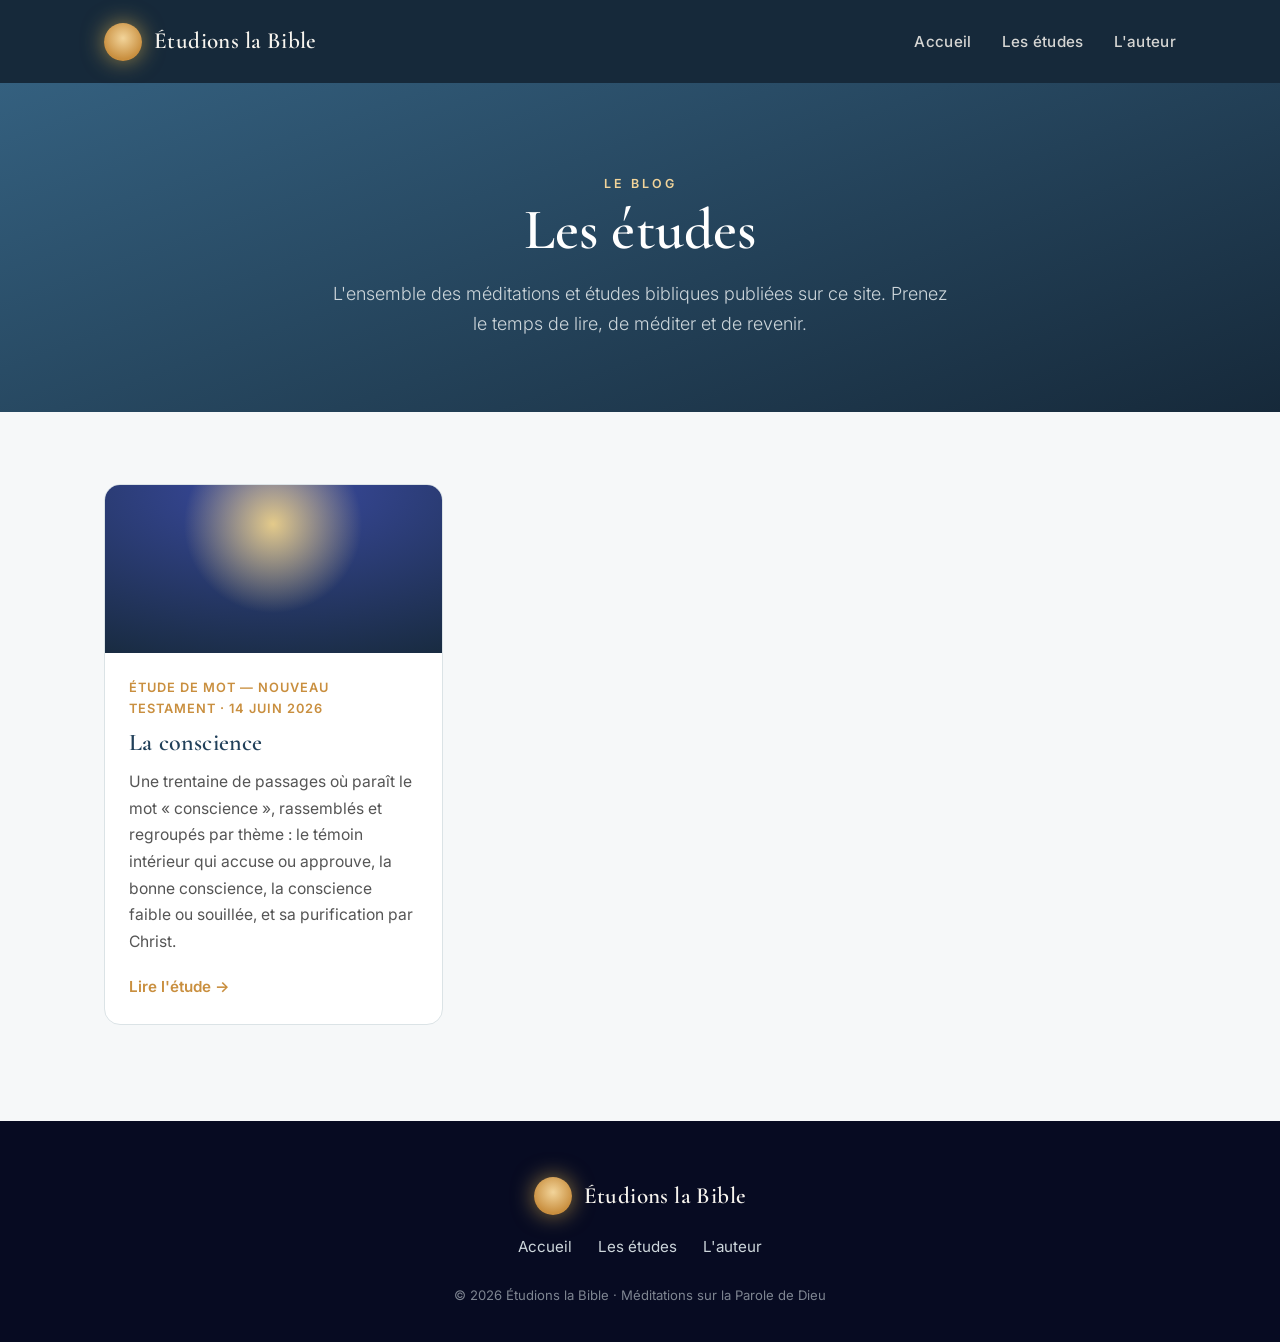
==== etudes.html @ 52a7e133 "Site Étudions la Bible" ====
<!DOCTYPE html>
<html lang="fr">
<head>
  <meta charset="UTF-8" />
  <meta name="viewport" content="width=device-width, initial-scale=1.0" />
  <title>Les études — Étudions la Bible</title>
  <meta name="description" content="Toutes les études bibliques et méditations publiées." />
  <link rel="preconnect" href="https://fonts.googleapis.com" />
  <link rel="preconnect" href="https://fonts.gstatic.com" crossorigin />
  <link href="https://fonts.googleapis.com/css2?family=Cormorant+Garamond:ital,wght@0,400;0,500;0,600;1,400;1,500&family=Inter:wght@300;400;500;600&display=swap" rel="stylesheet" />
  <link rel="stylesheet" href="styles.css" />
</head>
<body>

  <header class="site-header solid">
    <div class="wrap">
      <nav class="nav">
        <a class="brand" href="index.html">
          <span class="mark"></span>
          <span class="name">Étudions la Bible</span>
        </a>
        <div class="nav-links">
          <a href="index.html">Accueil</a>
          <a href="etudes.html">Les études</a>
          <a href="index.html#auteur" class="hide-mobile">L'auteur</a>
        </div>
      </nav>
    </div>
  </header>

  <section class="page-hero">
    <div class="wrap">
      <span class="eyebrow" style="color:var(--gold-soft)">Le blog</span>
      <h1>Les études</h1>
      <p>L'ensemble des méditations et études bibliques publiées sur ce site. Prenez le temps de lire, de méditer et de revenir.</p>
    </div>
  </section>

  <section class="studies-list">
    <div class="wrap">
      <div class="grid" data-studies></div>
    </div>
  </section>

  <footer class="site-footer">
    <div class="wrap">
      <a class="brand" href="index.html">
        <span class="mark"></span>
        <span class="name">Étudions la Bible</span>
      </a>
      <div class="links">
        <a href="index.html">Accueil</a>
        <a href="etudes.html">Les études</a>
        <a href="index.html#auteur">L'auteur</a>
      </div>
      <p class="fine">© 2026 Étudions la Bible · Méditations sur la Parole de Dieu</p>
    </div>
  </footer>

  <script src="studies.js"></script>
</body>
</html>
---- styles.css ----
/* ============================================================
   Étudions la Bible — feuille de style partagée
   Palette : ciel indigo profond + rayons dorés
   ============================================================ */

:root {
  /* Palette « mer & lumière » — accordée à la photo du soleil perçant les nuages
     au-dessus de l'océan : ardoise marine, argent, or chaud, blancs aérés. */
  --indigo-deep: #16293a;   /* ardoise marine profonde (sections sombres) */
  --indigo: #21405a;        /* bleu ardoise (titres) */
  --indigo-soft: #34607f;   /* bleu mer plus clair (dégradés) */
  --gold: #e6b85c;
  --gold-soft: #f2d49a;
  --gold-warm: #c98f3f;
  --cream: #f7f4ee;
  --cream-dim: #cdd6db;     /* gris-bleu doux pour le texte sur fond sombre */
  --ink: #233240;          /* ardoise pour le texte courant */
  --paper: #f6f8f9;        /* blanc cassé frais */
  --paper-2: #eaf0f2;      /* gris-bleu pâle */
  --line: #dbe3e6;
  --shadow: rgba(22, 41, 58, 0.14);

  --serif: "Cormorant Garamond", Georgia, "Times New Roman", serif;
  --sans: "Inter", -apple-system, BlinkMacSystemFont, "Segoe UI", sans-serif;

  --maxw: 1120px;
  --radius: 16px;
}

* { box-sizing: border-box; margin: 0; padding: 0; }

html { scroll-behavior: smooth; }

body {
  font-family: var(--sans);
  color: var(--ink);
  background: var(--paper);
  line-height: 1.7;
  font-size: 18px;
  -webkit-font-smoothing: antialiased;
}

img { max-width: 100%; display: block; }
a { color: inherit; text-decoration: none; }

.wrap { width: 100%; max-width: var(--maxw); margin: 0 auto; padding: 0 24px; }

/* ---------- Typographie ---------- */
h1, h2, h3 { font-family: var(--serif); font-weight: 600; line-height: 1.12; letter-spacing: 0.2px; }
h2.section-title { font-size: clamp(2rem, 4vw, 3rem); color: var(--indigo); text-align: center; }
.eyebrow {
  font-family: var(--sans);
  text-transform: uppercase;
  letter-spacing: 3px;
  font-size: 0.78rem;
  font-weight: 600;
  color: var(--gold-warm);
}

/* ============================================================
   En-tête / Navigation
   ============================================================ */
.site-header {
  position: absolute; top: 0; left: 0; right: 0; z-index: 20;
}
.nav {
  display: flex; align-items: center; justify-content: space-between;
  padding: 22px 0;
}
.brand { display: flex; align-items: center; gap: 12px; color: var(--cream); }
.brand .mark {
  width: 38px; height: 38px; border-radius: 50%;
  background: radial-gradient(circle at 50% 40%, var(--gold-soft), var(--gold-warm) 70%);
  box-shadow: 0 0 22px rgba(245, 196, 81, 0.6);
  flex: none;
}
.brand .name { font-family: var(--serif); font-size: 1.45rem; font-weight: 600; letter-spacing: 0.4px; }
.nav-links { display: flex; gap: 30px; align-items: center; }
.nav-links a {
  color: var(--cream); font-size: 0.95rem; font-weight: 500; letter-spacing: 0.3px;
  opacity: 0.85; transition: opacity .2s, color .2s;
}
.nav-links a:hover { opacity: 1; color: var(--gold-soft); }

/* internal pages get a solid header */
.site-header.solid { position: relative; background: var(--indigo-deep); }
.site-header.solid .brand,
.site-header.solid .nav-links a { color: var(--cream); }

/* ============================================================
   HERO — soleil perçant les nuages
   ============================================================ */
.hero {
  position: relative;
  min-height: 100vh;
  display: flex;
  align-items: center;
  overflow: hidden;
  /* Photo du hero. L'ordre des couches compte (la 1re est au-dessus) :
       1) un voile dégradé pour la lisibilité du texte ;
       2) VOTRE image locale "assets/hero.jpg" — déposez-y votre photo et elle
          remplacera automatiquement celle d'en dessous, sans toucher au code ;
       3) photo de repli : « Sunlight beams through clouds over the ocean »,
          Hennie Stander / Unsplash (proche de votre image), visible tant que
          assets/hero.jpg n'existe pas. */
  background-image:
    linear-gradient(to bottom,
      rgba(22,41,58,0.45) 0%, rgba(22,41,58,0.12) 34%,
      rgba(22,41,58,0.50) 68%, rgba(22,41,58,0.90) 100%),
    url("assets/hero.jpg"),
    url("https://images.unsplash.com/photo-1742941771749-1b7e0bbcd7f8?q=80&w=2400&auto=format&fit=crop");
  background-size: cover, cover, cover;
  background-position: center 42%;
  background-repeat: no-repeat;
  background-color: var(--indigo-deep); /* repli ultime si rien ne charge */
}

/* Le hero affiche maintenant une vraie photo : on masque le décor dessiné
   (soleil, rayons et nuages SVG). Supprimez ces lignes pour les réafficher. */
.hero .sun,
.hero .rays,
.hero .clouds { display: none; }

/* glow of the sun */
.hero .sun {
  position: absolute;
  top: 12%; left: 50%;
  width: 220px; height: 220px;
  transform: translateX(-50%);
  border-radius: 50%;
  background: radial-gradient(circle, #fff7e0 0%, var(--gold-soft) 30%, rgba(245,196,81,0.0) 70%);
  box-shadow: 0 0 120px 60px rgba(245, 196, 81, 0.45);
  filter: blur(2px);
  animation: sunPulse 7s ease-in-out infinite;
  z-index: 2;
}
@keyframes sunPulse {
  0%, 100% { opacity: 0.92; transform: translateX(-50%) scale(1); }
  50%      { opacity: 1;    transform: translateX(-50%) scale(1.05); }
}

/* light rays */
.hero .rays {
  position: absolute;
  top: -10%; left: 50%;
  width: 1400px; height: 1400px;
  transform: translateX(-50%);
  z-index: 1;
  pointer-events: none;
  opacity: 0.55;
  animation: raysTurn 90s linear infinite, raysBreathe 8s ease-in-out infinite;
  transform-origin: 50% 18%;
}
.hero .rays span {
  position: absolute;
  top: 18%; left: 50%;
  width: 120px; height: 900px;
  background: linear-gradient(to bottom, rgba(247, 217, 138, 0.55), rgba(247, 217, 138, 0));
  transform-origin: top center;
  clip-path: polygon(42% 0, 58% 0, 100% 100%, 0% 100%);
}
@keyframes raysTurn   { to { transform: translateX(-50%) rotate(360deg); } }
@keyframes raysBreathe{ 0%,100%{ opacity:.45 } 50%{ opacity:.65 } }

/* cloud layers */
.hero .clouds { position: absolute; inset: 0; z-index: 3; pointer-events: none; }
.hero .cloud {
  position: absolute;
  background: radial-gradient(closest-side, rgba(28, 38, 92, 0.95), rgba(20, 28, 74, 0.65) 70%, rgba(20,28,74,0));
  filter: blur(6px);
  border-radius: 50%;
}
.cloud.c1 { width: 620px; height: 220px; top: 20%; left: -6%;  animation: drift1 26s ease-in-out infinite; }
.cloud.c2 { width: 760px; height: 260px; top: 30%; right: -10%; animation: drift2 32s ease-in-out infinite; }
.cloud.c3 { width: 520px; height: 200px; top: 8%;  right: 12%;  opacity: .8; animation: drift1 30s ease-in-out infinite reverse; }
.cloud.c4 { width: 900px; height: 320px; bottom: -8%; left: 50%; transform: translateX(-50%);
            background: radial-gradient(closest-side, rgba(12, 18, 52, 1), rgba(12,18,52,0)); }
@keyframes drift1 { 0%,100%{ transform: translateX(0) } 50%{ transform: translateX(40px) } }
@keyframes drift2 { 0%,100%{ transform: translateX(0) } 50%{ transform: translateX(-46px) } }

/* bottom fade for legibility */
.hero::after {
  content: ""; position: absolute; left: 0; right: 0; bottom: 0; height: 45%;
  background: linear-gradient(to bottom, rgba(10,15,44,0), rgba(10,15,44,0.85) 85%);
  z-index: 4;
}

.hero-content {
  position: relative; z-index: 10;
  text-align: center;
  color: var(--cream);
  width: 100%;
  padding-top: 90px;
}
.hero-content .eyebrow { color: var(--gold-soft); display: inline-block; margin-bottom: 18px; }
.hero-content h1 {
  font-size: clamp(2.8rem, 7vw, 5.4rem);
  color: #fff;
  text-shadow: 0 2px 40px rgba(0,0,0,0.35);
  margin-bottom: 18px;
}
.hero-content h1 .accent { color: var(--gold-soft); }
.hero-content .lead {
  font-size: clamp(1.05rem, 2.2vw, 1.4rem);
  max-width: 640px; margin: 0 auto 36px;
  color: var(--cream-dim);
  font-weight: 300;
}

.btn {
  display: inline-block;
  font-family: var(--sans); font-weight: 600; font-size: 1rem;
  padding: 15px 34px; border-radius: 999px;
  cursor: pointer; border: none; transition: transform .2s, box-shadow .2s;
}
.btn-gold {
  background: linear-gradient(135deg, var(--gold-soft), var(--gold-warm));
  color: #3a2a06;
  box-shadow: 0 10px 30px rgba(233, 162, 59, 0.4);
}
.btn-gold:hover { transform: translateY(-2px); box-shadow: 0 14px 36px rgba(233, 162, 59, 0.55); }
.btn-ghost { background: transparent; color: var(--cream); border: 1.5px solid rgba(246,241,231,0.5); }
.btn-ghost:hover { border-color: var(--gold-soft); color: var(--gold-soft); }
.hero-actions { display: flex; gap: 16px; justify-content: center; flex-wrap: wrap; }

.scroll-cue {
  position: absolute; bottom: 26px; left: 50%; transform: translateX(-50%);
  z-index: 10; color: var(--cream); opacity: .7; font-size: .8rem; letter-spacing: 2px;
  text-transform: uppercase; animation: bob 2.4s ease-in-out infinite;
}
@keyframes bob { 0%,100%{ transform: translateX(-50%) translateY(0) } 50%{ transform: translateX(-50%) translateY(8px) } }

/* ============================================================
   Sections de contenu
   ============================================================ */
section.block { padding: 96px 0; }
.intro { background: var(--paper); }
.intro .inner { max-width: 760px; margin: 0 auto; text-align: center; }
.intro p.verse {
  font-family: var(--serif); font-size: clamp(1.4rem, 3vw, 2rem); font-style: italic;
  color: var(--indigo); line-height: 1.45; margin: 22px 0 14px;
}
.intro p.verse-ref { color: var(--gold-warm); font-weight: 600; letter-spacing: 1px; }
.intro p.body { color: #444; margin-top: 26px; }

/* études — grille */
.studies { background: var(--paper-2); }
.studies .head { text-align: center; margin-bottom: 54px; }
.studies .head p { color: #5a5a5a; margin-top: 12px; }
.grid {
  display: grid; grid-template-columns: repeat(auto-fill, minmax(320px, 1fr)); gap: 28px;
}
.card {
  background: #fff; border: 1px solid var(--line); border-radius: var(--radius);
  overflow: hidden; display: flex; flex-direction: column;
  transition: transform .25s, box-shadow .25s;
}
.card:hover { transform: translateY(-6px); box-shadow: 0 18px 40px var(--shadow); }
.card .thumb {
  height: 168px; position: relative; overflow: hidden;
  background: radial-gradient(120% 120% at 50% 0%, #3a4aa0, var(--indigo-deep));
}
.card .thumb .glow {
  position: absolute; top: -30%; left: 50%; transform: translateX(-50%);
  width: 180px; height: 180px; border-radius: 50%;
  background: radial-gradient(circle, rgba(247,217,138,.9), rgba(247,217,138,0) 70%);
}
.card .body { padding: 24px; display: flex; flex-direction: column; flex: 1; }
.card .meta { font-size: .8rem; color: var(--gold-warm); font-weight: 600; letter-spacing: 1px; text-transform: uppercase; }
.card h3 { font-size: 1.5rem; color: var(--indigo); margin: 10px 0 12px; }
.card p { color: #555; font-size: .98rem; flex: 1; }
.card .more { margin-top: 18px; color: var(--gold-warm); font-weight: 600; font-size: .95rem; }
.card .more::after { content: " →"; }

/* auteur */
.author { background: var(--indigo-deep); color: var(--cream); }
.author .inner { display: grid; grid-template-columns: 220px 1fr; gap: 48px; align-items: center; max-width: 900px; margin: 0 auto; }
.author .portrait {
  width: 200px; height: 200px; border-radius: 50%; justify-self: center;
  background: radial-gradient(circle at 50% 35%, var(--indigo-soft), var(--indigo-deep));
  border: 2px solid rgba(245,196,81,0.4);
  display: flex; align-items: center; justify-content: center;
  font-family: var(--serif); font-size: 4rem; color: var(--gold-soft);
}
.author h2 { color: #fff; font-size: 2.2rem; margin-bottom: 8px; }
.author .role { color: var(--gold-soft); font-weight: 600; letter-spacing: 1px; margin-bottom: 18px; }
.author p { color: var(--cream-dim); font-weight: 300; }

/* ============================================================
   Page liste des études
   ============================================================ */
.page-hero {
  background: linear-gradient(160deg, var(--indigo-soft), var(--indigo-deep));
  color: var(--cream); text-align: center; padding: 84px 0 72px;
}
.page-hero h1 { color: #fff; font-size: clamp(2.4rem, 5vw, 3.6rem); }
.page-hero p { color: var(--cream-dim); max-width: 620px; margin: 16px auto 0; font-weight: 300; }
.studies-list { padding: 72px 0 96px; background: var(--paper); }

/* ============================================================
   Page article
   ============================================================ */
.article-hero { background: var(--indigo-deep); color: var(--cream); padding: 96px 0 64px; text-align: center; }
.article-hero .eyebrow { color: var(--gold-soft); }
.article-hero h1 { color: #fff; font-size: clamp(2.2rem, 5vw, 3.4rem); max-width: 820px; margin: 16px auto 18px; }
.article-hero .meta { color: var(--cream-dim); font-size: .95rem; letter-spacing: 1px; }
.article-body { padding: 64px 0 96px; background: var(--paper); }
.article-body .inner { max-width: 720px; margin: 0 auto; }
.article-body p { margin-bottom: 24px; color: #2e2e35; font-size: 1.12rem; }
.article-body h2 { color: var(--indigo); font-size: 1.9rem; margin: 40px 0 16px; }
.article-body h3 { color: var(--indigo); font-size: 1.4rem; margin: 30px 0 12px; }
.article-body blockquote {
  border-left: 4px solid var(--gold-warm); padding: 8px 0 8px 26px; margin: 30px 0;
  font-family: var(--serif); font-style: italic; font-size: 1.5rem; color: var(--indigo); line-height: 1.4;
}
.article-body blockquote .ref { display: block; font-family: var(--sans); font-style: normal; font-size: .85rem; color: var(--gold-warm); font-weight: 600; letter-spacing: 1px; margin-top: 10px; text-transform: uppercase; }
.back-link { display: inline-block; margin-bottom: 30px; color: var(--gold-warm); font-weight: 600; }
.back-link::before { content: "← "; }

/* Liste de références (concordance) dans une étude */
.article-body .ref-list { list-style: none; margin: 6px 0 30px; padding: 0; }
.article-body .ref-list li {
  padding: 12px 0; border-bottom: 1px solid var(--line);
  display: flex; gap: 16px; align-items: baseline;
}
.article-body .ref-list li:last-child { border-bottom: none; }
.article-body .ref-list .r {
  flex: none; min-width: 116px; color: var(--gold-warm); font-weight: 700;
  font-family: var(--sans); font-size: .92rem; letter-spacing: .3px;
}
.article-body .ref-list .t { color: #2e2e35; font-size: 1.06rem; line-height: 1.5; }
@media (max-width: 600px) {
  .article-body .ref-list li { flex-direction: column; gap: 2px; }
  .article-body .ref-list .r { min-width: 0; }
}

/* ============================================================
   Pied de page
   ============================================================ */
.site-footer { background: #070b22; color: var(--cream-dim); padding: 56px 0 36px; text-align: center; }
.site-footer .brand { justify-content: center; color: var(--cream); margin-bottom: 18px; }
.site-footer .links { display: flex; gap: 26px; justify-content: center; margin-bottom: 24px; flex-wrap: wrap; }
.site-footer .links a { color: var(--cream-dim); font-size: .95rem; }
.site-footer .links a:hover { color: var(--gold-soft); }
.site-footer .fine { font-size: .82rem; opacity: .6; }

/* ============================================================
   Responsive
   ============================================================ */
@media (max-width: 760px) {
  .nav-links { gap: 18px; }
  .nav-links a.hide-mobile { display: none; }
  .author .inner { grid-template-columns: 1fr; text-align: center; }
  .author .portrait { margin-bottom: 8px; }
  section.block { padding: 70px 0; }
}
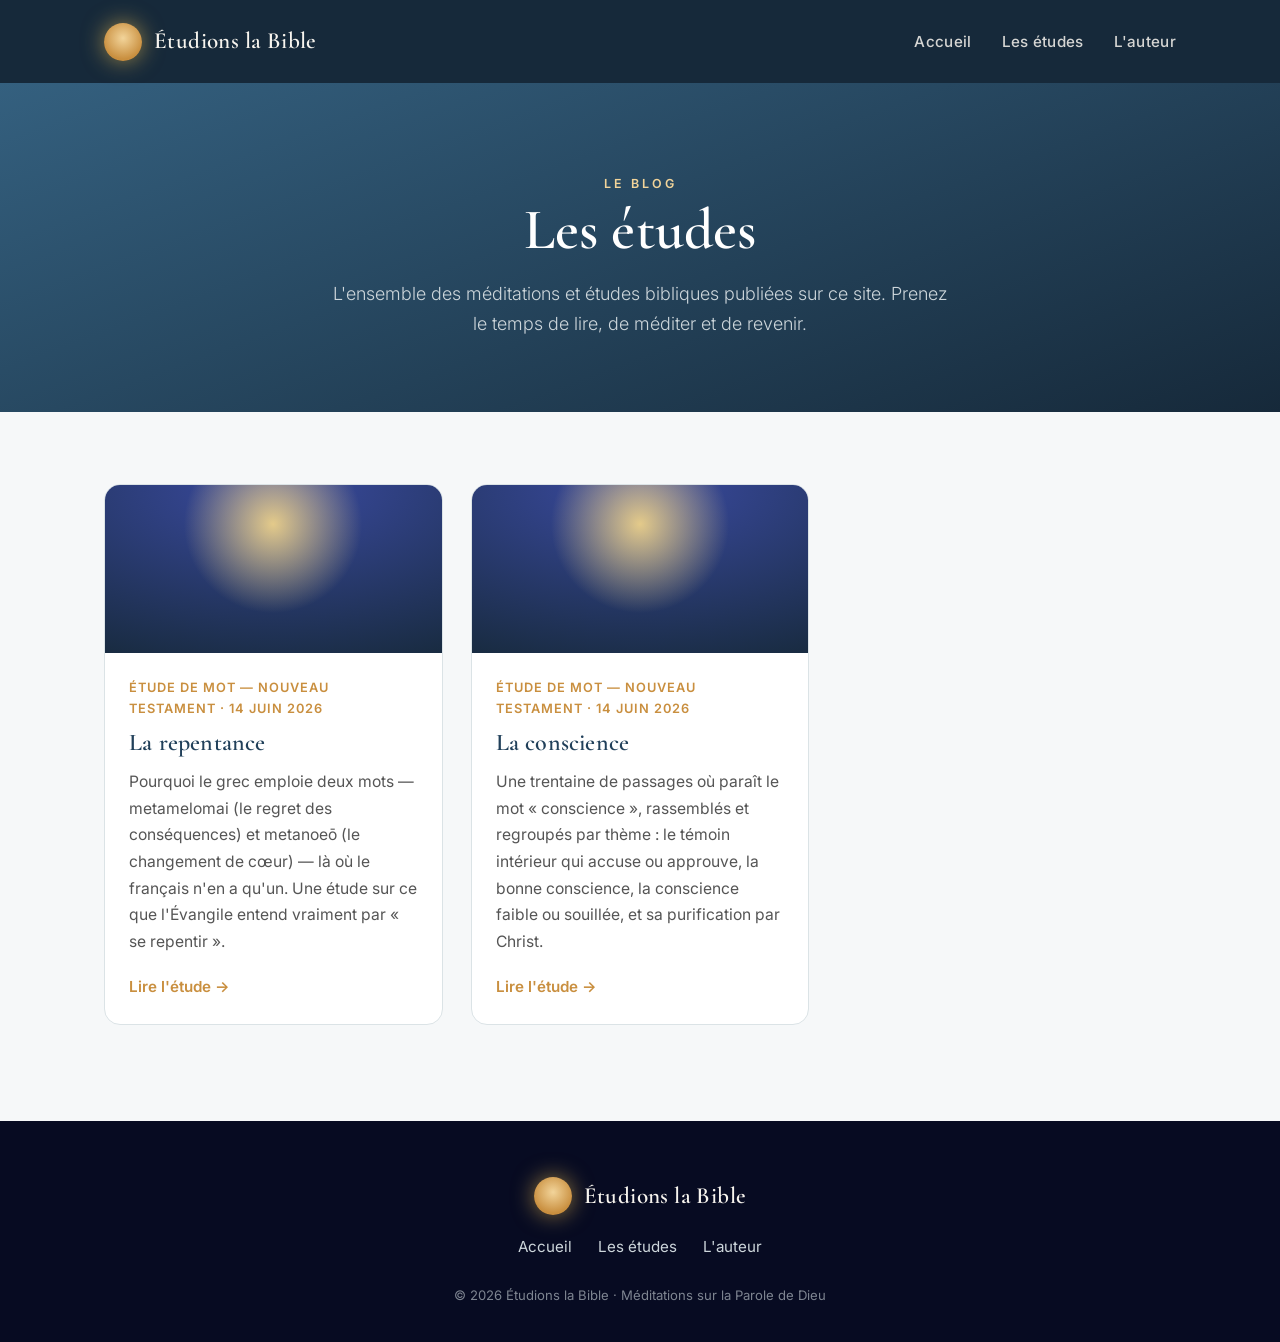
==== commit e2120a7e: "Ajout des aperçus de lien (Open Graph) pour Messenger" ====
--- a/etudes.html
+++ b/etudes.html
@@ -5,6 +5,21 @@
   <meta name="viewport" content="width=device-width, initial-scale=1.0" />
   <title>Les études — Étudions la Bible</title>
   <meta name="description" content="Toutes les études bibliques et méditations publiées." />
+  <!-- Aperçu pour Messenger / réseaux sociaux (Open Graph) -->
+  <meta property="og:type" content="website" />
+  <meta property="og:site_name" content="Étudions la Bible" />
+  <meta property="og:locale" content="fr_FR" />
+  <meta property="og:url" content="https://www.etudionslabible.com/etudes.html" />
+  <meta property="og:title" content="Les études — Étudions la Bible" />
+  <meta property="og:description" content="L'ensemble des méditations et études bibliques publiées sur le site." />
+  <meta property="og:image" content="https://www.etudionslabible.com/assets/hero.jpg" />
+  <meta property="og:image:width" content="3200" />
+  <meta property="og:image:height" content="1800" />
+  <meta property="og:image:alt" content="Rayons de soleil perçant les nuages au-dessus de l'océan" />
+  <meta name="twitter:card" content="summary_large_image" />
+  <meta name="twitter:title" content="Les études — Étudions la Bible" />
+  <meta name="twitter:description" content="L'ensemble des méditations et études bibliques publiées sur le site." />
+  <meta name="twitter:image" content="https://www.etudionslabible.com/assets/hero.jpg" />
   <link rel="preconnect" href="https://fonts.googleapis.com" />
   <link rel="preconnect" href="https://fonts.gstatic.com" crossorigin />
   <link href="https://fonts.googleapis.com/css2?family=Cormorant+Garamond:ital,wght@0,400;0,500;0,600;1,400;1,500&family=Inter:wght@300;400;500;600&display=swap" rel="stylesheet" />
--- a/styles.css
+++ b/styles.css
@@ -274,7 +274,7 @@
 
 /* auteur */
 .author { background: var(--indigo-deep); color: var(--cream); }
-.author .inner { display: grid; grid-template-columns: 220px 1fr; gap: 48px; align-items: center; max-width: 900px; margin: 0 auto; }
+.author .inner { max-width: 720px; margin: 0 auto; }
 .author .portrait {
   width: 200px; height: 200px; border-radius: 50%; justify-self: center;
   background: radial-gradient(circle at 50% 35%, var(--indigo-soft), var(--indigo-deep));
